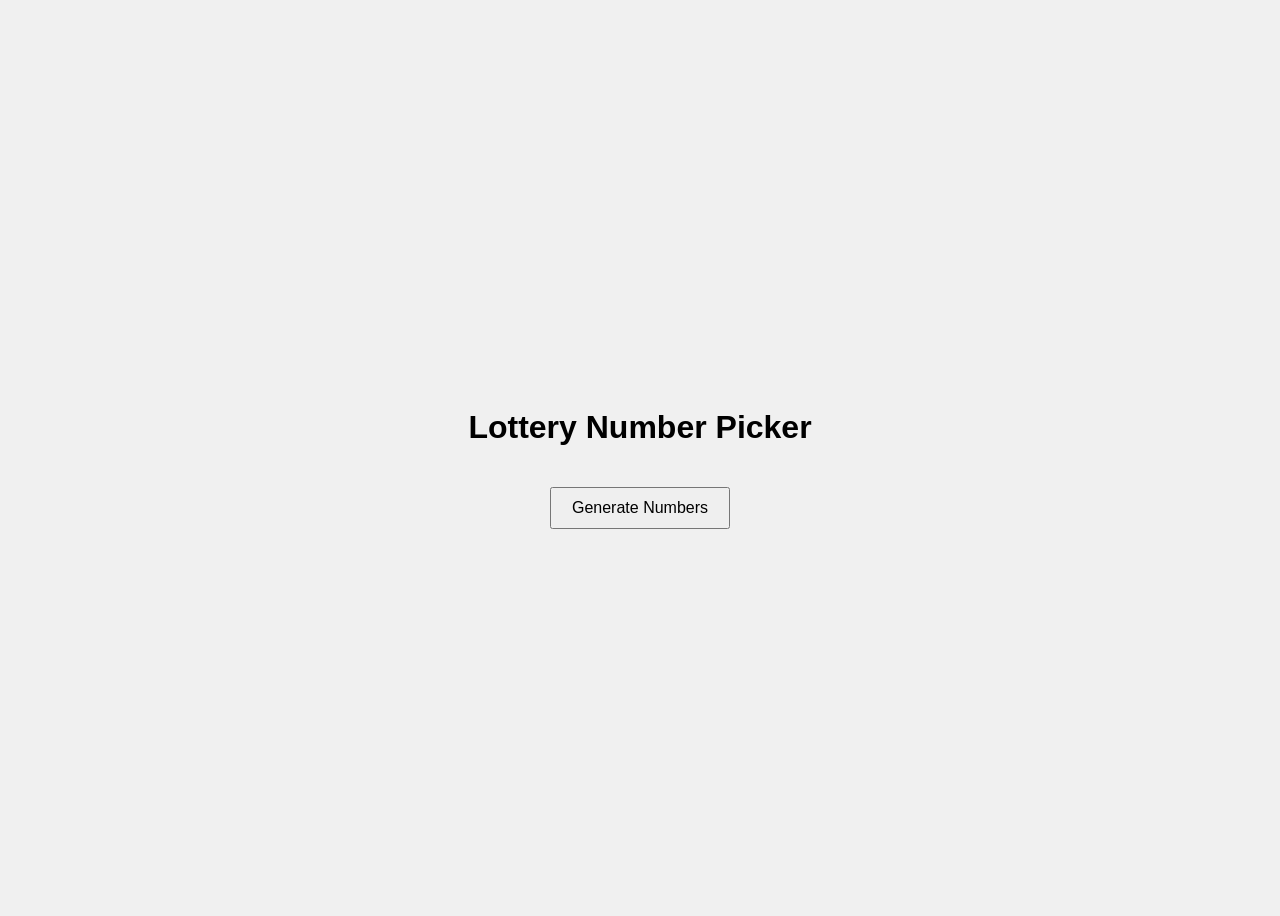
==== index.html @ 8222dd31 "Update project files and add blueprint" ====
<!DOCTYPE html>
<html lang="en">
<head>
    <meta charset="UTF-8">
    <meta name="viewport" content="width=device-width, initial-scale=1.0">
    <title>Lottery Number Picker</title>
    <link rel="stylesheet" href="style.css">
</head>
<body>
    <div class="container">
        <h1>Lottery Number Picker</h1>
        <div class="numbers-container"></div>
        <button id="generate-btn">Generate Numbers</button>
    </div>
    <script src="main.js"></script>
</body>
</html>
---- style.css ----
body {
    font-family: sans-serif;
    display: flex;
    justify-content: center;
    align-items: center;
    min-height: 100vh;
    background-color: #f0f0f0;
}

.container {
    text-align: center;
}

.numbers-container {
    display: flex;
    gap: 10px;
    margin: 20px 0;
}

.number {
    width: 50px;
    height: 50px;
    border-radius: 50%;
    background-color: #fff;
    border: 2px solid #ccc;
    display: flex;
    justify-content: center;
    align-items: center;
    font-size: 24px;
    font-weight: bold;
}

#generate-btn {
    padding: 10px 20px;
    font-size: 16px;
    cursor: pointer;
}
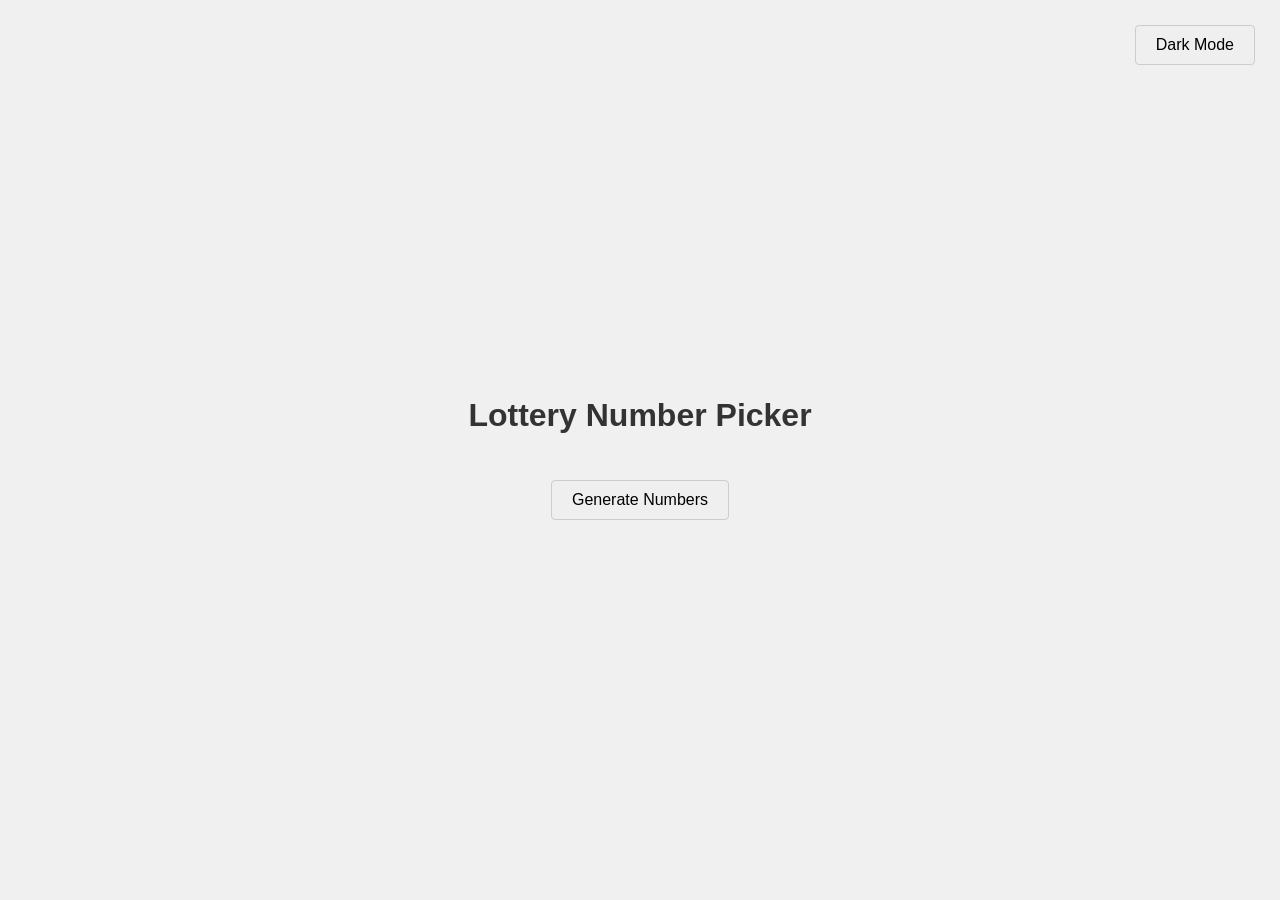
==== commit 18527d8b: "Add dark/white mode functionality" ====
--- a/index.html
+++ b/index.html
@@ -7,6 +7,9 @@
     <link rel="stylesheet" href="style.css">
 </head>
 <body>
+    <div class="theme-switch-wrapper">
+        <button id="theme-toggle">Dark Mode</button>
+    </div>
     <div class="container">
         <h1>Lottery Number Picker</h1>
         <div class="numbers-container"></div>
--- a/style.css
+++ b/style.css
@@ -1,37 +1,74 @@
+:root {
+    --bg-color: #f0f0f0;
+    --text-color: #333;
+    --number-bg: #ffffff;
+    --number-border: #cccccc;
+    --btn-bg: #efefef;
+    --btn-text: #000000;
+}
+
+body.dark-mode {
+    --bg-color: #121212;
+    --text-color: #e0e0e0;
+    --number-bg: #1e1e1e;
+    --number-border: #333333;
+    --btn-bg: #333333;
+    --btn-text: #ffffff;
+}
+
 body {
     font-family: sans-serif;
     display: flex;
     justify-content: center;
     align-items: center;
     min-height: 100vh;
-    background-color: #f0f0f0;
+    background-color: var(--bg-color);
+    color: var(--text-color);
+    transition: background-color 0.3s, color 0.3s;
+    margin: 0;
 }
 
 .container {
     text-align: center;
+    padding: 20px;
 }
 
 .numbers-container {
     display: flex;
     gap: 10px;
     margin: 20px 0;
+    flex-wrap: wrap;
+    justify-content: center;
 }
 
 .number {
     width: 50px;
     height: 50px;
     border-radius: 50%;
-    background-color: #fff;
-    border: 2px solid #ccc;
+    background-color: var(--number-bg);
+    border: 2px solid var(--number-border);
     display: flex;
     justify-content: center;
     align-items: center;
     font-size: 24px;
     font-weight: bold;
+    transition: background-color 0.3s, border-color 0.3s;
 }
 
-#generate-btn {
+#generate-btn, #theme-toggle {
     padding: 10px 20px;
     font-size: 16px;
     cursor: pointer;
-}+    background-color: var(--btn-bg);
+    color: var(--btn-text);
+    border: 1px solid var(--number-border);
+    border-radius: 4px;
+    margin: 5px;
+    transition: background-color 0.3s, color 0.3s;
+}
+
+.theme-switch-wrapper {
+    position: absolute;
+    top: 20px;
+    right: 20px;
+}
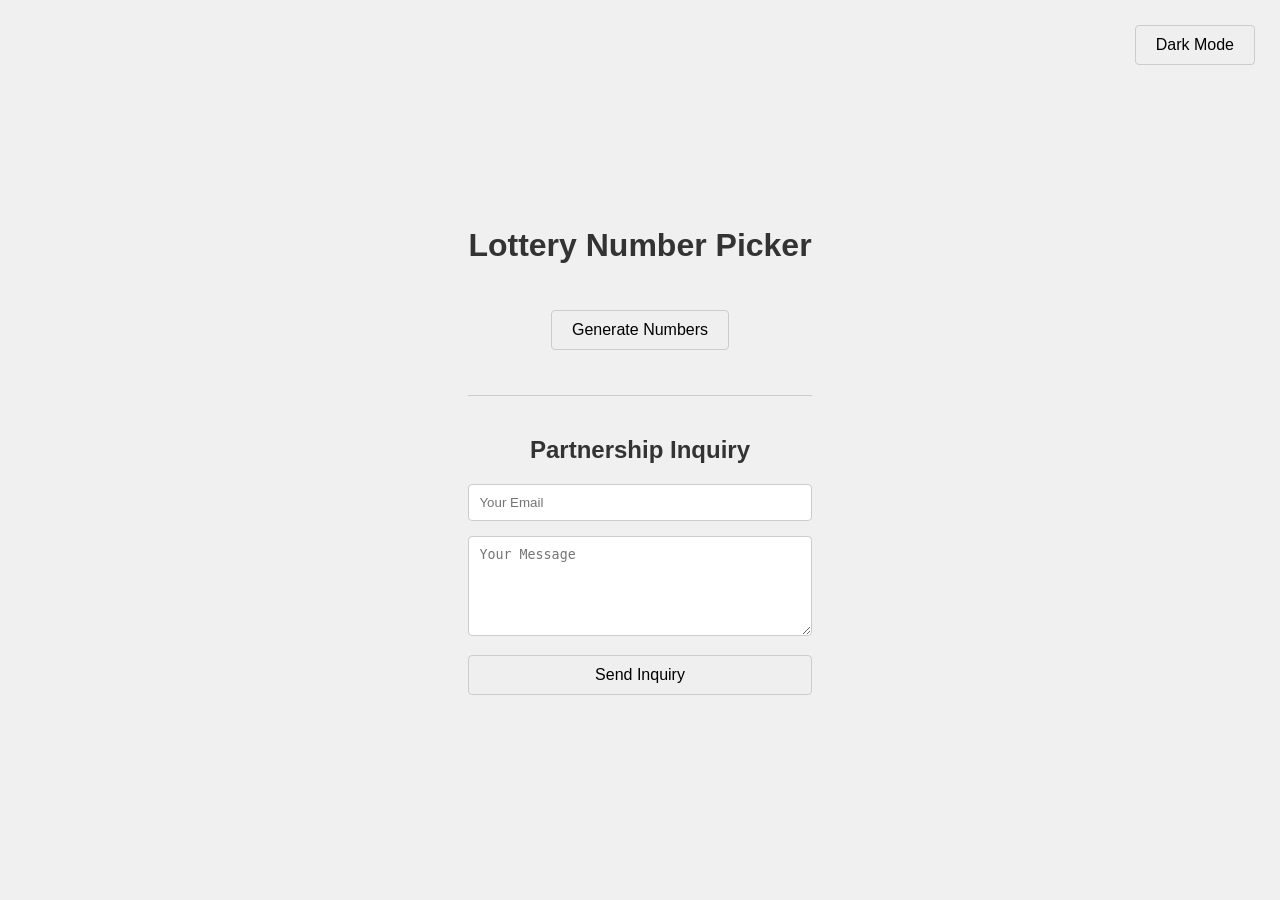
==== commit 5b3ab8b1: "Add partnership inquiry form with Formspree" ====
--- a/index.html
+++ b/index.html
@@ -14,6 +14,21 @@
         <h1>Lottery Number Picker</h1>
         <div class="numbers-container"></div>
         <button id="generate-btn">Generate Numbers</button>
+
+        <hr style="margin: 40px 0; border: 0; border-top: 1px solid var(--number-border);">
+
+        <div class="contact-form">
+            <h2>Partnership Inquiry</h2>
+            <form action="https://formspree.io/f/myklbvgj" method="POST">
+                <div class="form-group">
+                    <input type="email" name="email" placeholder="Your Email" required>
+                </div>
+                <div class="form-group">
+                    <textarea name="message" placeholder="Your Message" required></textarea>
+                </div>
+                <button type="submit" id="submit-btn">Send Inquiry</button>
+            </form>
+        </div>
     </div>
     <script src="main.js"></script>
 </body>
--- a/style.css
+++ b/style.css
@@ -55,7 +55,7 @@
     transition: background-color 0.3s, border-color 0.3s;
 }
 
-#generate-btn, #theme-toggle {
+#generate-btn, #theme-toggle, #submit-btn {
     padding: 10px 20px;
     font-size: 16px;
     cursor: pointer;
@@ -67,6 +67,42 @@
     transition: background-color 0.3s, color 0.3s;
 }
 
+.contact-form {
+    margin-top: 30px;
+    text-align: left;
+    max-width: 400px;
+    margin-left: auto;
+    margin-right: auto;
+}
+
+.contact-form h2 {
+    text-align: center;
+}
+
+.form-group {
+    margin-bottom: 15px;
+}
+
+.form-group input, .form-group textarea {
+    width: 100%;
+    padding: 10px;
+    border: 1px solid var(--number-border);
+    border-radius: 4px;
+    background-color: var(--number-bg);
+    color: var(--text-color);
+    box-sizing: border-box;
+}
+
+.form-group textarea {
+    height: 100px;
+    resize: vertical;
+}
+
+#submit-btn {
+    width: 100%;
+    margin: 0;
+}
+
 .theme-switch-wrapper {
     position: absolute;
     top: 20px;
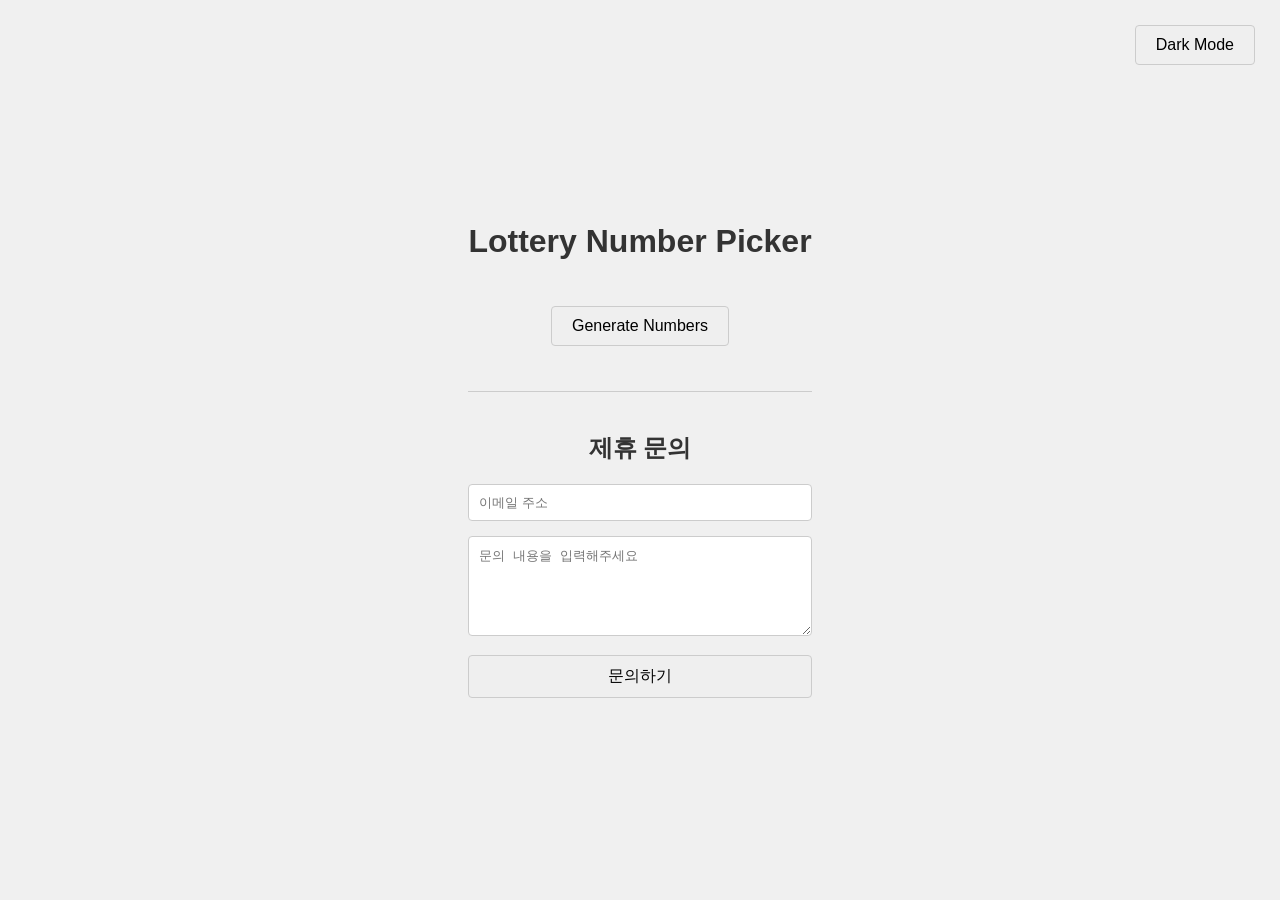
==== commit d7444318: "Translate partnership inquiry form to Korean" ====
--- a/index.html
+++ b/index.html
@@ -18,15 +18,15 @@
         <hr style="margin: 40px 0; border: 0; border-top: 1px solid var(--number-border);">
 
         <div class="contact-form">
-            <h2>Partnership Inquiry</h2>
+            <h2>제휴 문의</h2>
             <form action="https://formspree.io/f/myklbvgj" method="POST">
                 <div class="form-group">
-                    <input type="email" name="email" placeholder="Your Email" required>
+                    <input type="email" name="email" placeholder="이메일 주소" required>
                 </div>
                 <div class="form-group">
-                    <textarea name="message" placeholder="Your Message" required></textarea>
+                    <textarea name="message" placeholder="문의 내용을 입력해주세요" required></textarea>
                 </div>
-                <button type="submit" id="submit-btn">Send Inquiry</button>
+                <button type="submit" id="submit-btn">문의하기</button>
             </form>
         </div>
     </div>
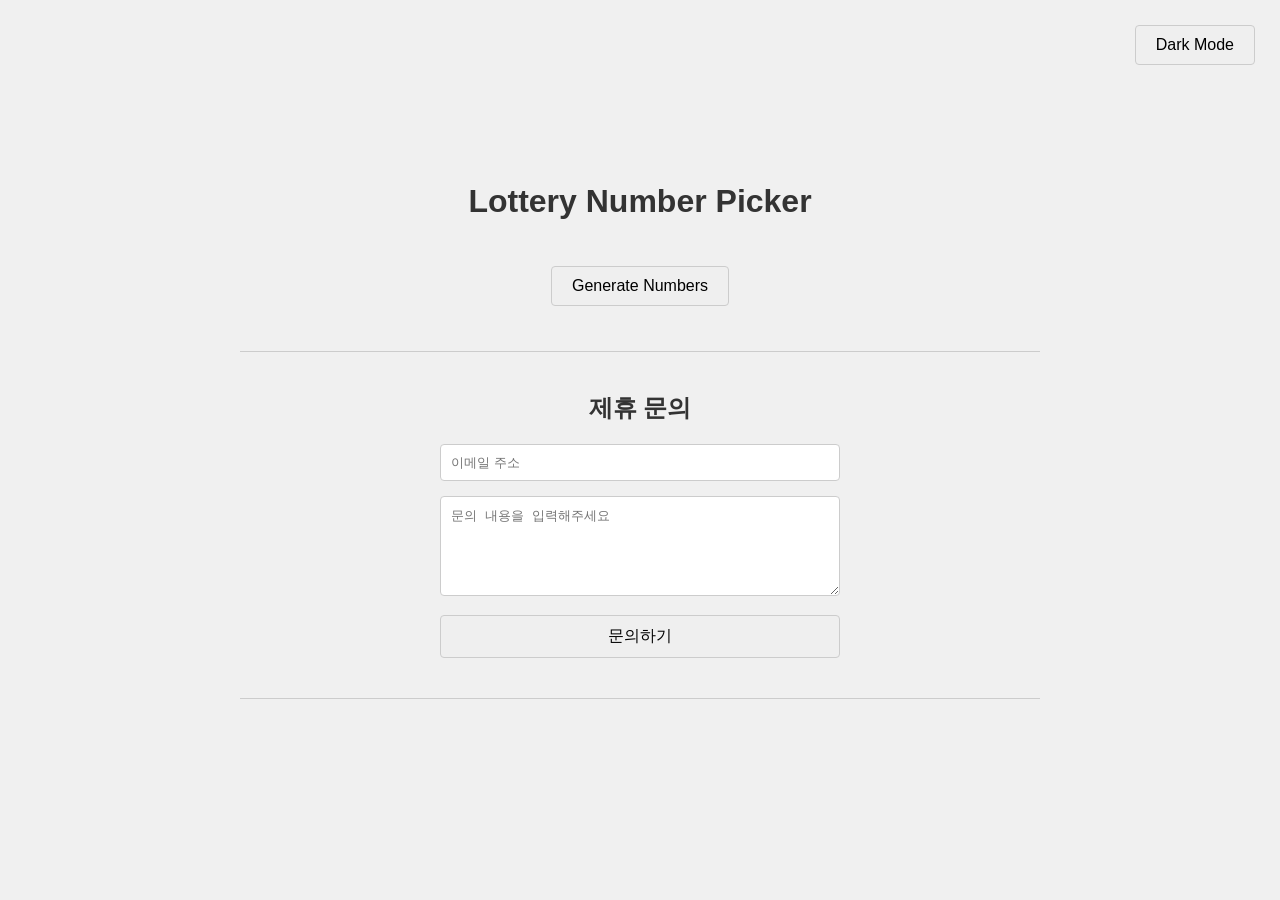
==== commit 56947365: "Add Disqus comments section" ====
--- a/index.html
+++ b/index.html
@@ -29,6 +29,19 @@
                 <button type="submit" id="submit-btn">문의하기</button>
             </form>
         </div>
+
+        <hr style="margin: 40px 0; border: 0; border-top: 1px solid var(--number-border);">
+
+        <div id="disqus_thread"></div>
+        <script>
+            (function() { // DON'T EDIT BELOW THIS LINE
+            var d = document, s = d.createElement('script');
+            s.src = 'https://product-builder-6qfhtmxfwr.disqus.com/embed.js';
+            s.setAttribute('data-timestamp', +new Date());
+            (d.head || d.body).appendChild(s);
+            })();
+        </script>
+        <noscript>Please enable JavaScript to view the <a href="https://disqus.com/?ref_noscript">comments powered by Disqus.</a></noscript>
     </div>
     <script src="main.js"></script>
 </body>
--- a/style.css
+++ b/style.css
@@ -31,6 +31,8 @@
 .container {
     text-align: center;
     padding: 20px;
+    max-width: 800px;
+    width: 100%;
 }
 
 .numbers-container {
@@ -103,6 +105,11 @@
     margin: 0;
 }
 
+#disqus_thread {
+    margin-top: 40px;
+    text-align: left;
+}
+
 .theme-switch-wrapper {
     position: absolute;
     top: 20px;
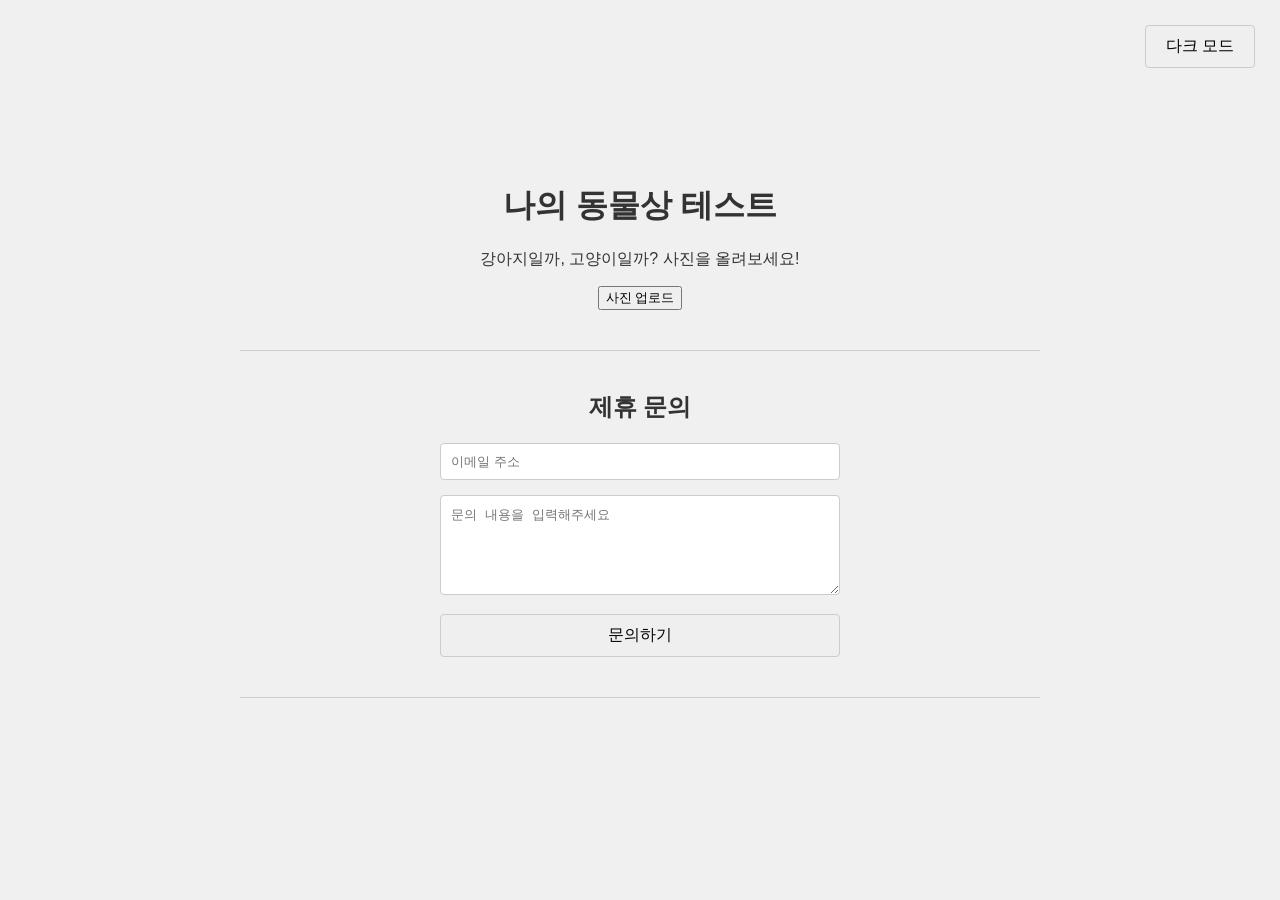
==== commit 6b7f7a16: "Convert to Animal Face Test using Teachable Machine" ====
--- a/index.html
+++ b/index.html
@@ -1,19 +1,35 @@
 <!DOCTYPE html>
-<html lang="en">
+<html lang="ko">
 <head>
     <meta charset="UTF-8">
     <meta name="viewport" content="width=device-width, initial-scale=1.0">
-    <title>Lottery Number Picker</title>
+    <title>동물상 테스트 (강아지 vs 고양이)</title>
     <link rel="stylesheet" href="style.css">
 </head>
 <body>
     <div class="theme-switch-wrapper">
-        <button id="theme-toggle">Dark Mode</button>
+        <button id="theme-toggle">다크 모드</button>
     </div>
     <div class="container">
-        <h1>Lottery Number Picker</h1>
-        <div class="numbers-container"></div>
-        <button id="generate-btn">Generate Numbers</button>
+        <h1>나의 동물상 테스트</h1>
+        <p class="subtitle">강아지일까, 고양이일까? 사진을 올려보세요!</p>
+        
+        <div class="upload-section">
+            <input type="file" id="image-upload" accept="image/*" hidden>
+            <button id="upload-btn">사진 업로드</button>
+            <div id="image-preview-container">
+                <img id="image-preview" src="#" alt="미리보기" style="display: none;">
+            </div>
+        </div>
+
+        <div id="loading" style="display: none;">
+            <p>분석 중...</p>
+        </div>
+
+        <div id="result-section" style="display: none;">
+            <h2 id="result-message"></h2>
+            <div id="label-container"></div>
+        </div>
 
         <hr style="margin: 40px 0; border: 0; border-top: 1px solid var(--number-border);">
 
@@ -34,7 +50,7 @@
 
         <div id="disqus_thread"></div>
         <script>
-            (function() { // DON'T EDIT BELOW THIS LINE
+            (function() {
             var d = document, s = d.createElement('script');
             s.src = 'https://product-builder-6qfhtmxfwr.disqus.com/embed.js';
             s.setAttribute('data-timestamp', +new Date());
@@ -43,6 +59,10 @@
         </script>
         <noscript>Please enable JavaScript to view the <a href="https://disqus.com/?ref_noscript">comments powered by Disqus.</a></noscript>
     </div>
+
+    <!-- Teachable Machine Scripts -->
+    <script src="https://cdn.jsdelivr.net/npm/@tensorflow/tfjs@latest/dist/tf.min.js"></script>
+    <script src="https://cdn.jsdelivr.net/npm/@teachablemachine/image@latest/dist/teachablemachine-image.min.js"></script>
     <script src="main.js"></script>
 </body>
 </html>
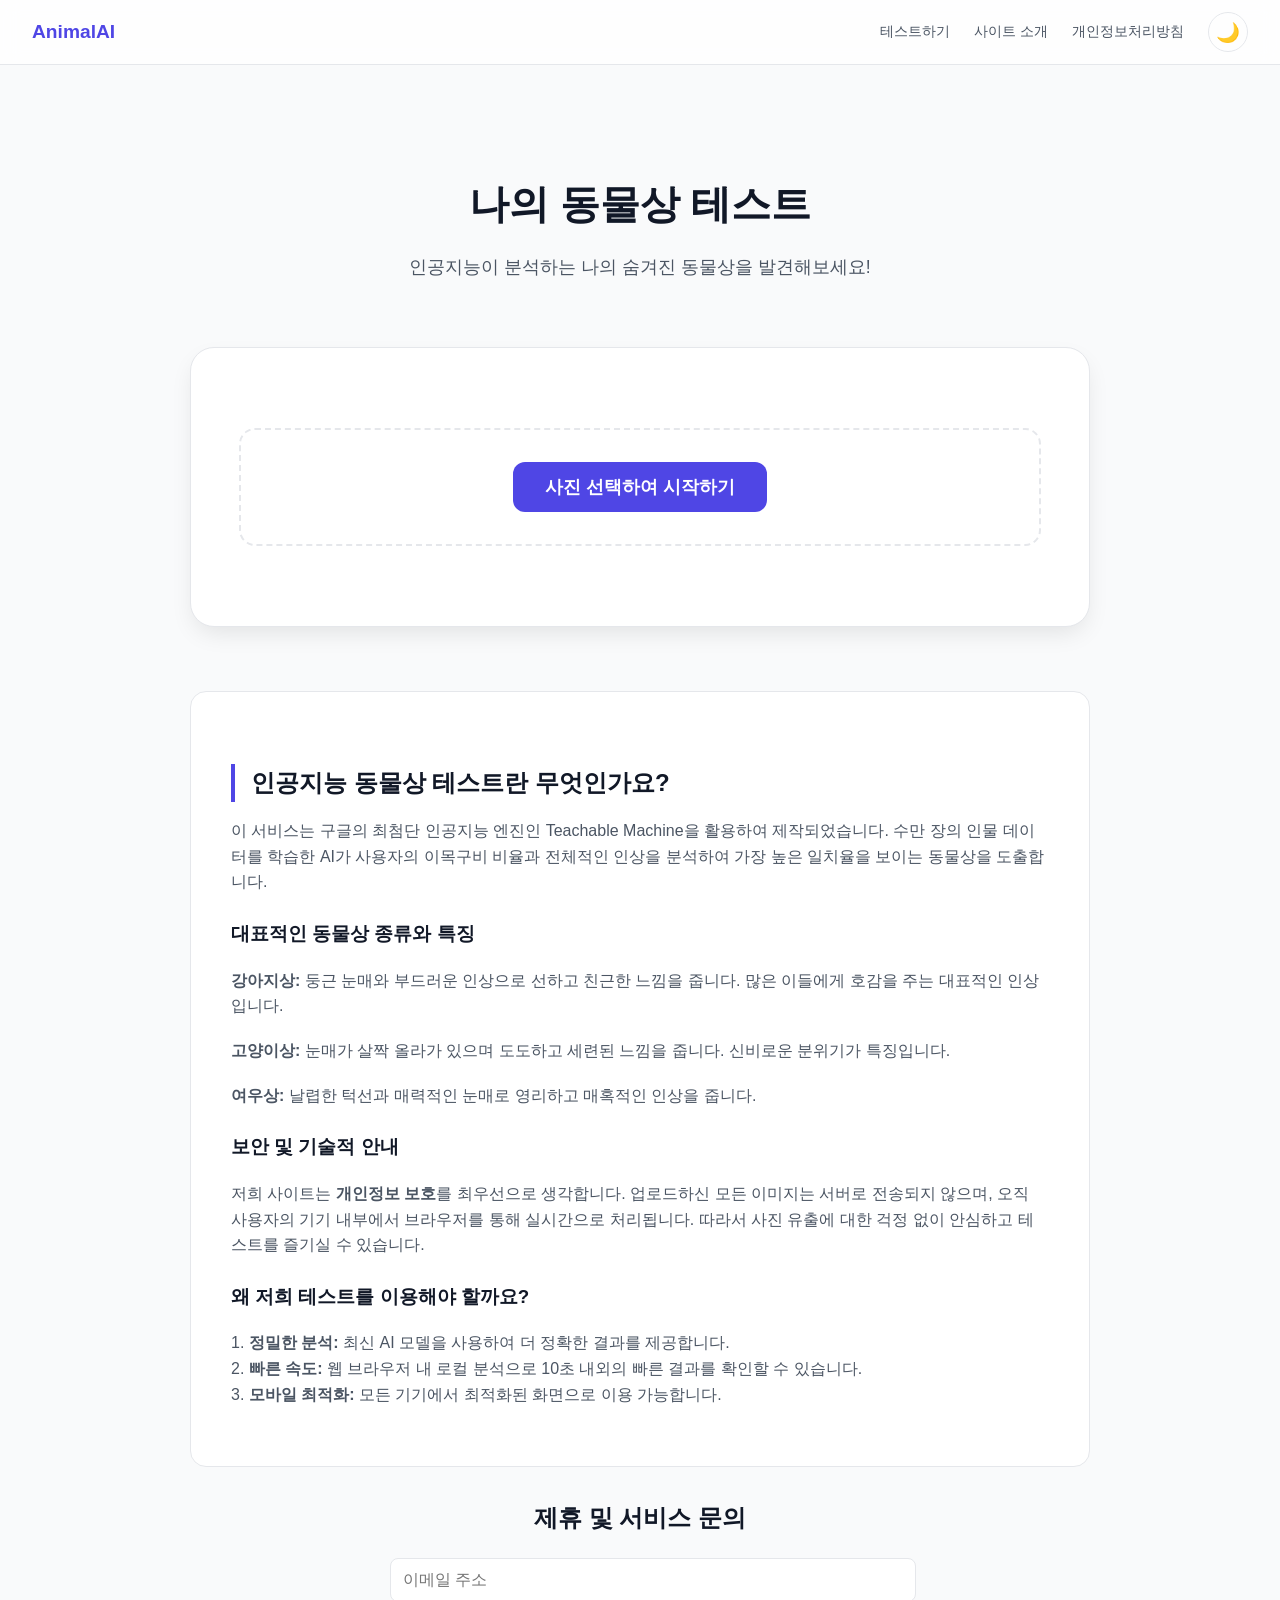
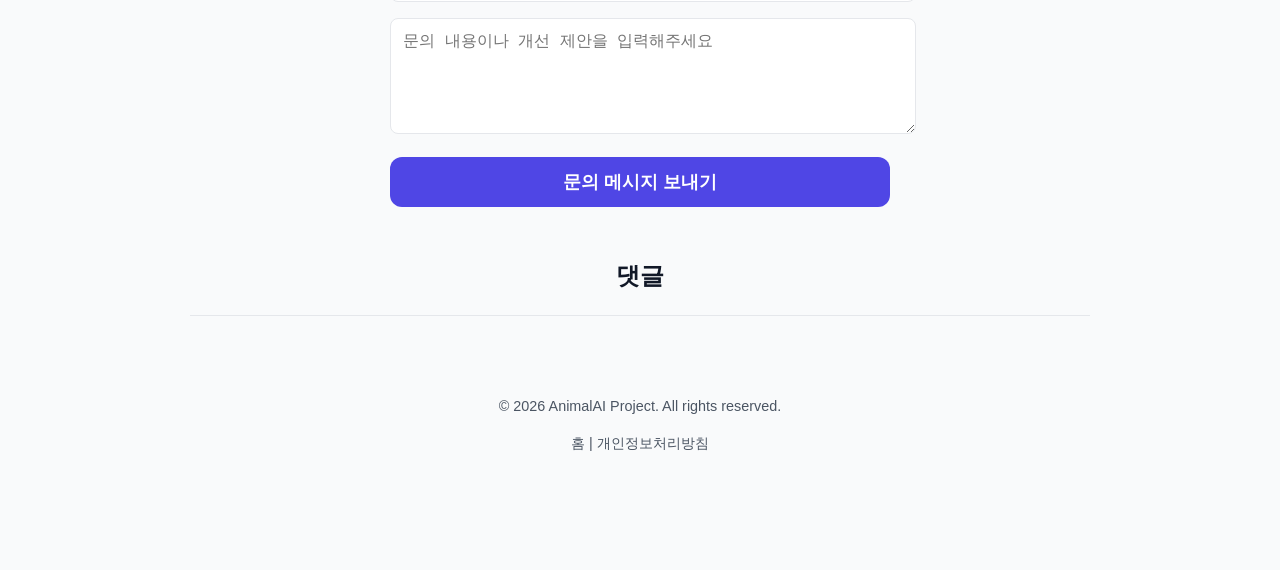
==== commit af6429a1: "feat: 한글화 및 다크모드 UI 개선" ====
--- a/index.html
+++ b/index.html
@@ -2,62 +2,122 @@
 <html lang="ko">
 <head>
     <meta charset="UTF-8">
+    <meta name="google-adsense-account" content="ca-pub-1845768392592096">
+    <script async src="https://pagead2.googlesyndication.com/pagead/js/adsbygoogle.js?client=ca-pub-1845768392592096"
+     crossorigin="anonymous"></script>
     <meta name="viewport" content="width=device-width, initial-scale=1.0">
-    <title>동물상 테스트 (강아지 vs 고양이)</title>
+    <title>인공지능 동물상 테스트 | 나를 닮은 동물 찾기</title>
+    <meta name="description" content="AI가 분석하는 나의 동물상 테스트! 강아지상, 고양이상, 여우상 등 당신과 가장 닮은 동물을 구글의 인공지능 기술로 찾아드립니다.">
+    <meta property="og:title" content="인공지능 동물상 테스트">
+    <meta property="og:description" content="AI로 나와 닮은 동물을 10초 만에 찾아보세요!">
+    <meta property="og:type" content="website">
     <link rel="stylesheet" href="style.css">
 </head>
 <body>
-    <div class="theme-switch-wrapper">
-        <button id="theme-toggle">다크 모드</button>
-    </div>
+    <nav class="nav-bar">
+        <a href="index.html" class="nav-logo">AnimalAI</a>
+        <div class="nav-links">
+            <a href="#test">테스트하기</a>
+            <a href="#about">사이트 소개</a>
+            <a href="privacy.html">개인정보처리방침</a>
+            <button id="theme-toggle" class="theme-btn" aria-label="테마 변경">
+                <span class="theme-icon">🌙</span>
+            </button>
+        </div>
+    </nav>
+
     <div class="container">
-        <h1>나의 동물상 테스트</h1>
-        <p class="subtitle">강아지일까, 고양이일까? 사진을 올려보세요!</p>
-        
-        <div class="upload-section">
-            <input type="file" id="image-upload" accept="image/*" hidden>
-            <button id="upload-btn">사진 업로드</button>
-            <div id="image-preview-container">
-                <img id="image-preview" src="#" alt="미리보기" style="display: none;">
+        <header class="hero-section">
+            <h1>나의 동물상 테스트</h1>
+            <p>인공지능이 분석하는 나의 숨겨진 동물상을 발견해보세요!</p>
+        </header>
+
+        <main class="main-card" id="test">
+            <div class="upload-section">
+                <input type="file" id="image-upload" accept="image/*" hidden>
+                <button id="upload-btn">사진 선택하여 시작하기</button>
+                <div id="image-preview-container">
+                    <img id="image-preview" src="#" alt="미리보기" style="display: none;">
+                </div>
             </div>
-        </div>
 
-        <div id="loading" style="display: none;">
-            <p>분석 중...</p>
-        </div>
+            <div id="loading" style="display: none; padding: 20px;">
+                <p>AI 모델이 사진을 정밀하게 분석 중입니다...</p>
+            </div>
 
-        <div id="result-section" style="display: none;">
-            <h2 id="result-message"></h2>
-            <div id="label-container"></div>
-        </div>
+            <div id="result-section" style="display: none;">
+                <h2 id="result-message"></h2>
+                <div id="label-container"></div>
+            </div>
 
-        <hr style="margin: 40px 0; border: 0; border-top: 1px solid var(--number-border);">
+            <!-- AdSense Unit -->
+            <div class="ad-container" style="margin: 30px 0;">
+                <ins class="adsbygoogle"
+                     style="display:block"
+                     data-ad-client="ca-pub-1845768392592096"
+                     data-ad-slot="auto"
+                     data-ad-format="auto"
+                     data-full-width-responsive="true"></ins>
+                <script>
+                     (adsbygoogle = window.adsbygoogle || []).push({});
+                </script>
+            </div>
+        </main>
 
-        <div class="contact-form">
-            <h2>제휴 문의</h2>
+        <article class="content-article" id="about">
+            <h2>인공지능 동물상 테스트란 무엇인가요?</h2>
+            <p>이 서비스는 구글의 최첨단 인공지능 엔진인 Teachable Machine을 활용하여 제작되었습니다. 수만 장의 인물 데이터를 학습한 AI가 사용자의 이목구비 비율과 전체적인 인상을 분석하여 가장 높은 일치율을 보이는 동물상을 도출합니다.</p>
+            
+            <h3>대표적인 동물상 종류와 특징</h3>
+            <p><strong>강아지상:</strong> 둥근 눈매와 부드러운 인상으로 선하고 친근한 느낌을 줍니다. 많은 이들에게 호감을 주는 대표적인 인상입니다.</p>
+            <p><strong>고양이상:</strong> 눈매가 살짝 올라가 있으며 도도하고 세련된 느낌을 줍니다. 신비로운 분위기가 특징입니다.</p>
+            <p><strong>여우상:</strong> 날렵한 턱선과 매력적인 눈매로 영리하고 매혹적인 인상을 줍니다.</p>
+
+            <h3>보안 및 기술적 안내</h3>
+            <p>저희 사이트는 <strong>개인정보 보호</strong>를 최우선으로 생각합니다. 업로드하신 모든 이미지는 서버로 전송되지 않으며, 오직 사용자의 기기 내부에서 브라우저를 통해 실시간으로 처리됩니다. 따라서 사진 유출에 대한 걱정 없이 안심하고 테스트를 즐기실 수 있습니다.</p>
+            
+            <h3>왜 저희 테스트를 이용해야 할까요?</h3>
+            <p>1. <strong>정밀한 분석:</strong> 최신 AI 모델을 사용하여 더 정확한 결과를 제공합니다.<br>
+               2. <strong>빠른 속도:</strong> 웹 브라우저 내 로컬 분석으로 10초 내외의 빠른 결과를 확인할 수 있습니다.<br>
+               3. <strong>모바일 최적화:</strong> 모든 기기에서 최적화된 화면으로 이용 가능합니다.</p>
+        </article>
+
+        <section class="contact-form">
+            <h2 style="text-align: center;">제휴 및 서비스 문의</h2>
             <form action="https://formspree.io/f/myklbvgj" method="POST">
                 <div class="form-group">
                     <input type="email" name="email" placeholder="이메일 주소" required>
                 </div>
                 <div class="form-group">
-                    <textarea name="message" placeholder="문의 내용을 입력해주세요" required></textarea>
+                    <textarea name="message" rows="5" placeholder="문의 내용이나 개선 제안을 입력해주세요" required></textarea>
                 </div>
-                <button type="submit" id="submit-btn">문의하기</button>
+                <button type="submit" style="width: 100%;">문의 메시지 보내기</button>
             </form>
-        </div>
+        </section>
 
-        <hr style="margin: 40px 0; border: 0; border-top: 1px solid var(--number-border);">
+        <section class="comment-section" style="margin-top: 50px;">
+            <h2 style="text-align: center;">댓글</h2>
+            <div id="disqus_thread"></div>
+            <script>
+                var disqus_config = function () {
+                    this.page.language = "ko";
+                };
+                (function() {
+                var d = document, s = d.createElement('script');
+                s.src = 'https://product-builder-6qfhtmxfwr.disqus.com/embed.js';
+                s.setAttribute('data-timestamp', +new Date());
+                (d.head || d.body).appendChild(s);
+                })();
+            </script>
+        </section>
 
-        <div id="disqus_thread"></div>
-        <script>
-            (function() {
-            var d = document, s = d.createElement('script');
-            s.src = 'https://product-builder-6qfhtmxfwr.disqus.com/embed.js';
-            s.setAttribute('data-timestamp', +new Date());
-            (d.head || d.body).appendChild(s);
-            })();
-        </script>
-        <noscript>Please enable JavaScript to view the <a href="https://disqus.com/?ref_noscript">comments powered by Disqus.</a></noscript>
+        <footer>
+            <p>&copy; 2026 AnimalAI Project. All rights reserved.</p>
+            <p>
+                <a href="index.html" style="color: inherit; text-decoration: none;">홈</a> | 
+                <a href="privacy.html" style="color: inherit; text-decoration: none;">개인정보처리방침</a>
+            </p>
+        </footer>
     </div>
 
     <!-- Teachable Machine Scripts -->
@@ -65,4 +125,4 @@
     <script src="https://cdn.jsdelivr.net/npm/@teachablemachine/image@latest/dist/teachablemachine-image.min.js"></script>
     <script src="main.js"></script>
 </body>
-</html>+</html>
--- a/style.css
+++ b/style.css
@@ -1,117 +1,190 @@
 :root {
-    --bg-color: #f0f0f0;
-    --text-color: #333;
-    --number-bg: #ffffff;
-    --number-border: #cccccc;
-    --btn-bg: #efefef;
-    --btn-text: #000000;
+    --primary-color: #4f46e5;
+    --primary-hover: #4338ca;
+    --bg-color: #f9fafb;
+    --card-bg: #ffffff;
+    --text-main: #111827;
+    --text-muted: #4b5563;
+    --border-color: #e5e7eb;
+    --nav-bg: rgba(255, 255, 255, 0.8);
 }
 
 body.dark-mode {
-    --bg-color: #121212;
-    --text-color: #e0e0e0;
-    --number-bg: #1e1e1e;
-    --number-border: #333333;
-    --btn-bg: #333333;
-    --btn-text: #ffffff;
+    --bg-color: #111827;
+    --card-bg: #1f2937;
+    --text-main: #f9fafb;
+    --text-muted: #9ca3af;
+    --border-color: #374151;
+    --nav-bg: rgba(17, 24, 39, 0.8);
 }
 
 body {
-    font-family: sans-serif;
+    font-family: -apple-system, BlinkMacSystemFont, "Segoe UI", Roboto, "Helvetica Neue", Arial, sans-serif;
+    background-color: var(--bg-color);
+    color: var(--text-main);
+    margin: 0;
+    line-height: 1.6;
+    transition: background-color 0.3s, color 0.3s;
+}
+
+.nav-bar {
+    background: var(--nav-bg);
+    backdrop-filter: blur(10px);
+    border-bottom: 1px solid var(--border-color);
+    padding: 0.75rem 2rem;
     display: flex;
+    justify-content: space-between;
+    align-items: center;
+    position: sticky;
+    top: 0;
+    z-index: 100;
+    transition: background 0.3s, border-color 0.3s;
+}
+
+.nav-logo { font-weight: 800; font-size: 1.2rem; color: var(--primary-color); text-decoration: none; }
+
+.nav-links {
+    display: flex;
+    align-items: center;
+}
+
+.nav-links a { margin-left: 1.5rem; text-decoration: none; color: var(--text-muted); font-size: 0.9rem; transition: color 0.2s; }
+.nav-links a:hover { color: var(--primary-color); }
+
+.theme-btn {
+    background: transparent;
+    border: 1px solid var(--border-color);
+    width: 40px;
+    height: 40px;
+    border-radius: 50%;
+    display: flex;
+    align-items: center;
     justify-content: center;
-    align-items: center;
-    min-height: 100vh;
-    background-color: var(--bg-color);
-    color: var(--text-color);
-    transition: background-color 0.3s, color 0.3s;
-    margin: 0;
+    cursor: pointer;
+    margin-left: 1.5rem;
+    padding: 0;
+    transition: all 0.3s ease;
+    font-size: 1.2rem;
+}
+
+.theme-btn:hover {
+    background: var(--border-color);
+    transform: rotate(15deg) scale(1.1);
 }
 
 .container {
-    text-align: center;
-    padding: 20px;
-    max-width: 800px;
-    width: 100%;
+    max-width: 900px;
+    margin: 2rem auto;
+    padding: 0 1.5rem;
 }
 
-.numbers-container {
-    display: flex;
-    gap: 10px;
-    margin: 20px 0;
-    flex-wrap: wrap;
-    justify-content: center;
+.hero-section {
+    text-align: center;
+    padding: 3rem 0;
 }
 
-.number {
-    width: 50px;
-    height: 50px;
-    border-radius: 50%;
-    background-color: var(--number-bg);
-    border: 2px solid var(--number-border);
-    display: flex;
-    justify-content: center;
-    align-items: center;
-    font-size: 24px;
-    font-weight: bold;
+.hero-section h1 { font-size: 2.5rem; margin-bottom: 1rem; color: var(--text-main); }
+.hero-section p { font-size: 1.1rem; color: var(--text-muted); }
+
+.main-card {
+    background: var(--card-bg);
+    border-radius: 1.5rem;
+    padding: 3rem;
+    box-shadow: 0 10px 25px -5px rgba(0, 0, 0, 0.1);
+    border: 1px solid var(--border-color);
+    text-align: center;
+    margin-bottom: 3rem;
     transition: background-color 0.3s, border-color 0.3s;
 }
 
-#generate-btn, #theme-toggle, #submit-btn {
-    padding: 10px 20px;
-    font-size: 16px;
+.upload-section {
+    border: 2px dashed var(--border-color);
+    border-radius: 1rem;
+    padding: 2rem;
+    margin: 2rem 0;
+    transition: all 0.3s;
+}
+
+.upload-section:hover { border-color: var(--primary-color); background: rgba(79, 70, 229, 0.05); }
+
+button:not(.theme-btn) {
+    background-color: var(--primary-color);
+    color: white;
+    border: none;
+    padding: 0.8rem 2rem;
+    font-size: 1.1rem;
+    font-weight: 600;
+    border-radius: 0.75rem;
     cursor: pointer;
-    background-color: var(--btn-bg);
-    color: var(--btn-text);
-    border: 1px solid var(--number-border);
-    border-radius: 4px;
-    margin: 5px;
-    transition: background-color 0.3s, color 0.3s;
+    transition: background 0.2s, transform 0.1s;
+}
+
+button:not(.theme-btn):hover { background-color: var(--primary-hover); }
+button:not(.theme-btn):active { transform: scale(0.98); }
+
+#image-preview {
+    max-width: 100%;
+    max-height: 400px;
+    border-radius: 1rem;
+    margin-top: 1.5rem;
+    box-shadow: 0 4px 12px rgba(0,0,0,0.1);
+}
+
+.content-article {
+    margin-top: 4rem;
+    background: var(--card-bg);
+    padding: 2.5rem;
+    border-radius: 1rem;
+    border: 1px solid var(--border-color);
+    text-align: left;
+    transition: background-color 0.3s, border-color 0.3s;
+}
+
+.content-article h2 { color: var(--text-main); border-left: 4px solid var(--primary-color); padding-left: 1rem; margin: 2rem 0 1rem; }
+.content-article h3 { color: var(--text-main); margin-top: 1.5rem; }
+.content-article p { color: var(--text-muted); margin-bottom: 1.2rem; }
+
+footer {
+    text-align: center;
+    padding: 4rem 0;
+    border-top: 1px solid var(--border-color);
+    color: var(--text-muted);
+    font-size: 0.9rem;
+    transition: border-color 0.3s;
 }
 
 .contact-form {
-    margin-top: 30px;
-    text-align: left;
-    max-width: 400px;
-    margin-left: auto;
-    margin-right: auto;
-}
-
-.contact-form h2 {
-    text-align: center;
-}
-
-.form-group {
-    margin-bottom: 15px;
-}
-
-.form-group input, .form-group textarea {
-    width: 100%;
-    padding: 10px;
-    border: 1px solid var(--number-border);
-    border-radius: 4px;
-    background-color: var(--number-bg);
-    color: var(--text-color);
-    box-sizing: border-box;
-}
-
-.form-group textarea {
-    height: 100px;
-    resize: vertical;
-}
-
-#submit-btn {
-    width: 100%;
-    margin: 0;
-}
-
-#disqus_thread {
-    margin-top: 40px;
+    max-width: 500px;
+    margin: 2rem auto;
     text-align: left;
 }
 
-.theme-switch-wrapper {
-    position: absolute;
-    top: 20px;
-    right: 20px;
+.form-group { margin-bottom: 1rem; }
+.form-group input, .form-group textarea {
+    width: 100%;
+    padding: 0.75rem;
+    border: 1px solid var(--border-color);
+    border-radius: 0.5rem;
+    font-size: 1rem;
+    background: var(--card-bg);
+    color: var(--text-main);
+    transition: border-color 0.3s, background-color 0.3s;
 }
+
+.form-group input:focus, .form-group textarea:focus {
+    outline: none;
+    border-color: var(--primary-color);
+}
+
+/* Disqus Theme Sync */
+.dark-mode #disqus_thread {
+    filter: invert(1) hue-rotate(180deg);
+}
+
+@media (max-width: 640px) {
+    .nav-bar { padding: 1rem; }
+    .nav-links a { margin-left: 1rem; font-size: 0.8rem; }
+    .theme-btn { margin-left: 1rem; width: 32px; height: 32px; font-size: 1rem; }
+    .hero-section h1 { font-size: 1.8rem; }
+    .main-card { padding: 1.5rem; }
+}
